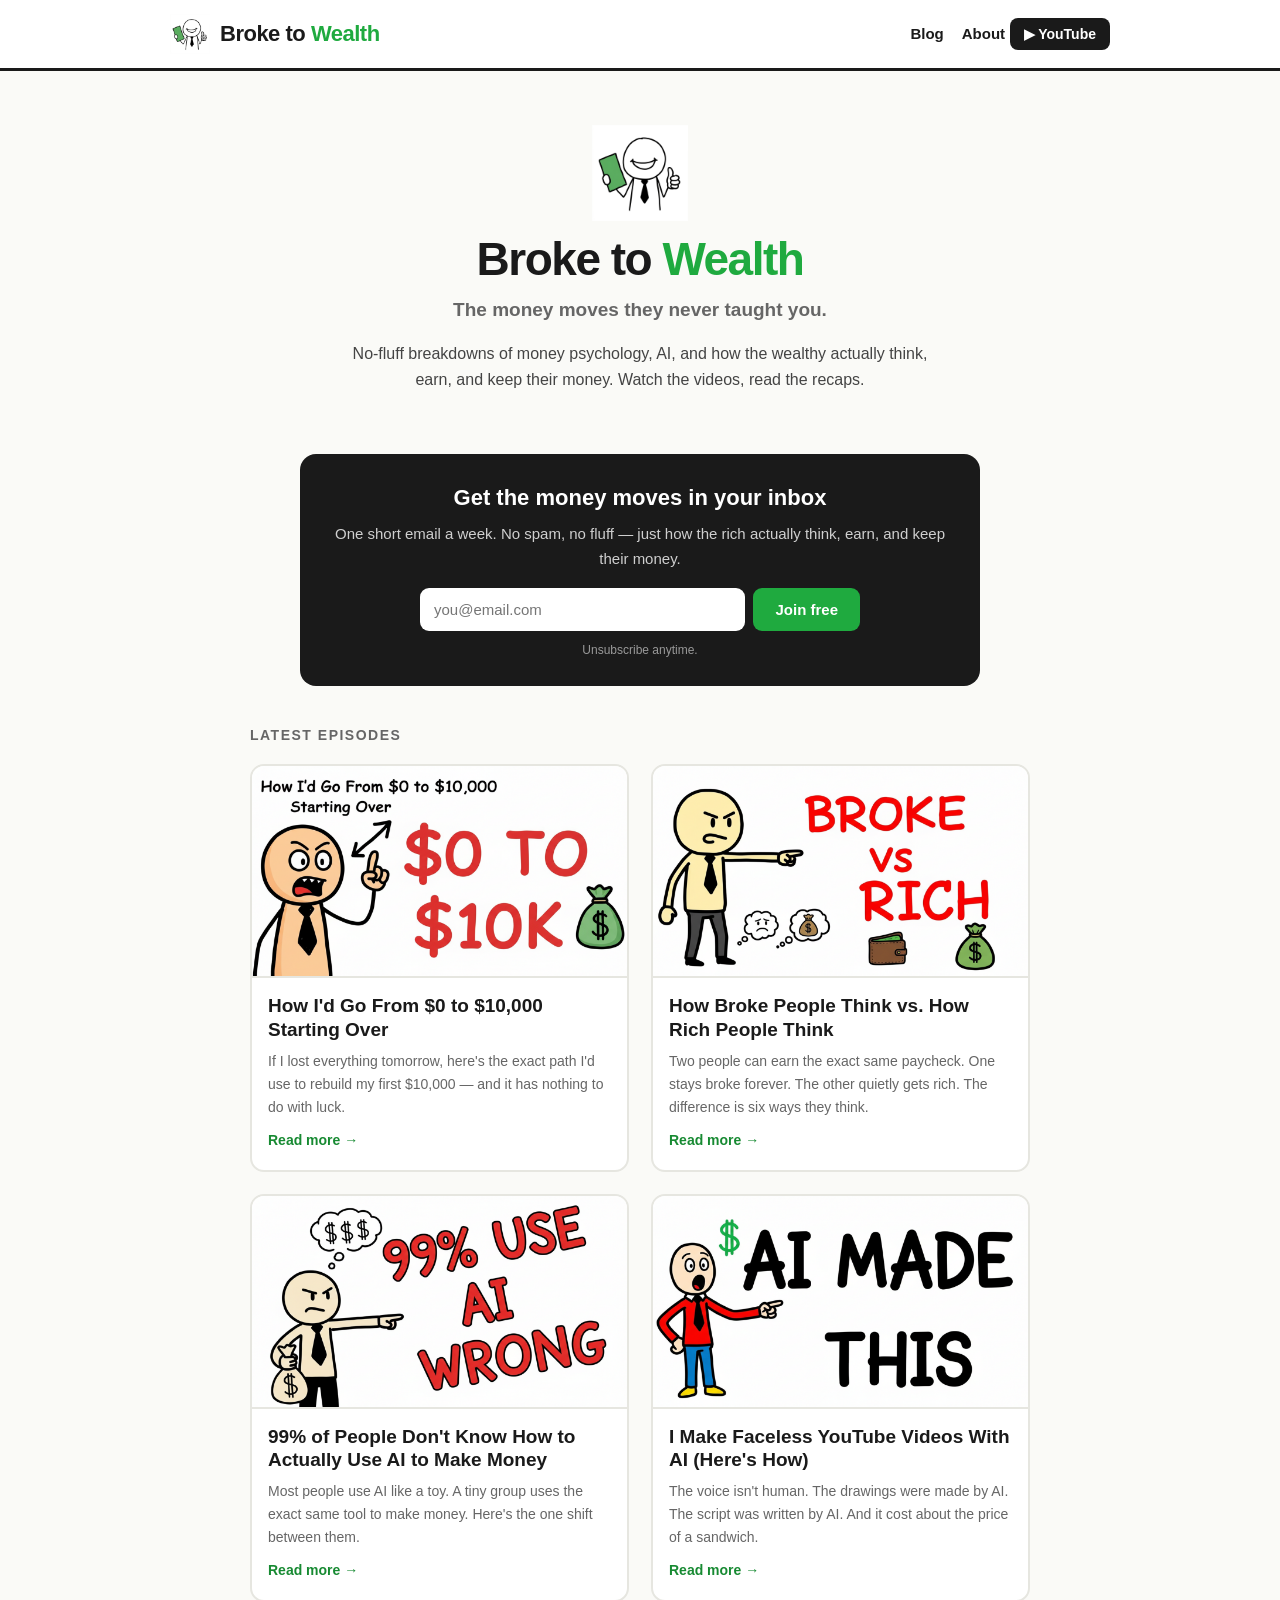
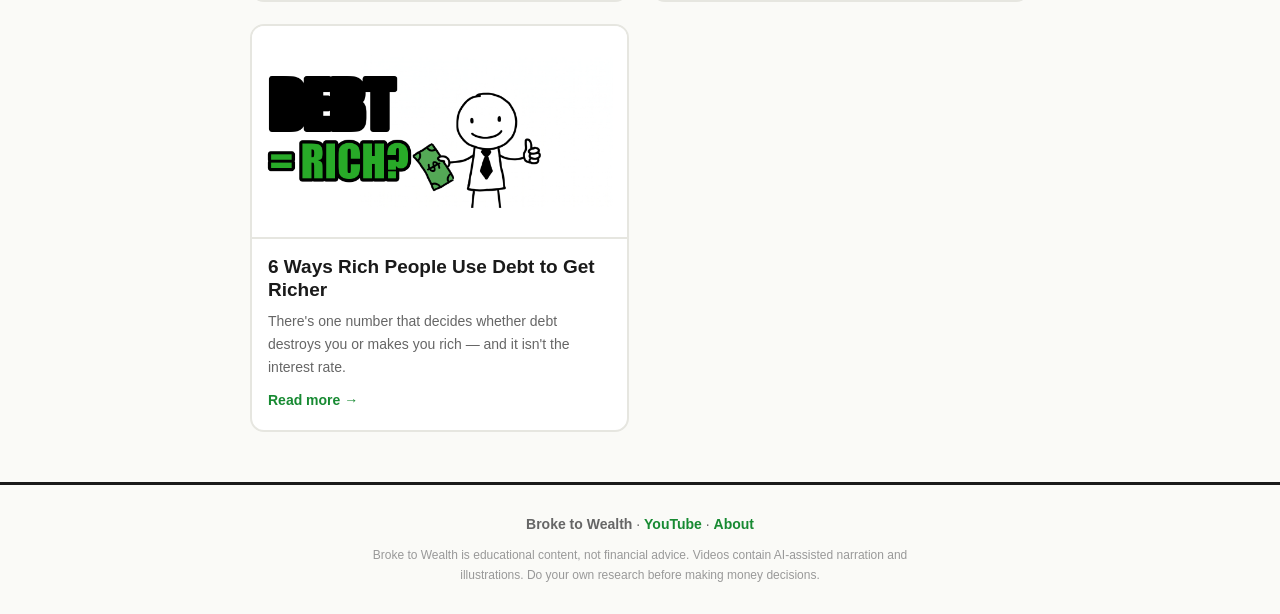
==== website/index.html @ 53293d2c "Initial commit: Broke to Wealth project structure Pipeline for faceless finance YouTube videos: docs" ====
<!doctype html><html lang="en"><head>
<meta charset="utf-8"><meta name="viewport" content="width=device-width,initial-scale=1">
<title>Broke to Wealth — How the rich actually think, earn & keep money</title>
<meta name="description" content="Short, no-fluff breakdowns of money psychology, AI, and wealth. New videos every week.">
<link rel="stylesheet" href="style.css">
</head><body>
<header class="site"><div class="nav">
<a class="brand" href="index.html"><img src="img/logo.png" alt="Broke to Wealth"><span><span class="b">Broke to</span> <span class="k">Wealth</span></span></a>
<nav><a class="navlink" href="index.html">Blog</a><a class="navlink" href="about.html">About</a>
<a class="yt" href="https://www.youtube.com/@broke-to-wealth" target="_blank" rel="noopener">▶ YouTube</a></nav>
</div></header><div class="hero"><img src="img/logo.png" alt="Broke to Wealth">
<h1>Broke to <span class="k">Wealth</span></h1>
<p class="tag">The money moves they never taught you.</p>
<p class="intro">No-fluff breakdowns of money psychology, AI, and how the wealthy actually think, earn, and keep their money. Watch the videos, read the recaps.</p></div>
<div class="wrap"><div class="news">
<h3>Get the money moves in your inbox</h3>
<p>One short email a week. No spam, no fluff — just how the rich actually think, earn, and keep their money.</p>
<form action="#" method="post" onsubmit="alert('Connect this form to your newsletter tool (Beehiiv / Mailchimp).');return false;">
<input type="email" placeholder="you@email.com" required>
<button type="submit">Join free</button>
</form>
<small>Unsubscribe anytime.</small></div>
<div class="section-title">Latest episodes</div>
<div class="grid"><a class="card" href="posts/how-id-go-from-0-to-10000.html">
<img src="img/zero-to-10k.png" alt="How I'd Go From $0 to $10,000 Starting Over">
<div class="body"><h3>How I'd Go From $0 to $10,000 Starting Over</h3><p>If I lost everything tomorrow, here's the exact path I'd use to rebuild my first $10,000 — and it has nothing to do with luck.</p>
<span class="more">Read more →</span></div></a>
<a class="card" href="posts/how-broke-people-think-vs-rich-people.html">
<img src="img/broke-vs-rich.png" alt="How Broke People Think vs. How Rich People Think">
<div class="body"><h3>How Broke People Think vs. How Rich People Think</h3><p>Two people can earn the exact same paycheck. One stays broke forever. The other quietly gets rich. The difference is six ways they think.</p>
<span class="more">Read more →</span></div></a>
<a class="card" href="posts/how-to-actually-use-ai-to-make-money.html">
<img src="img/ai-money-99.png" alt="99% of People Don't Know How to Actually Use AI to Make Money">
<div class="body"><h3>99% of People Don't Know How to Actually Use AI to Make Money</h3><p>Most people use AI like a toy. A tiny group uses the exact same tool to make money. Here's the one shift between them.</p>
<span class="more">Read more →</span></div></a>
<a class="card" href="posts/i-make-faceless-youtube-videos-with-ai.html">
<img src="img/made-by-ai.png" alt="I Make Faceless YouTube Videos With AI (Here's How)">
<div class="body"><h3>I Make Faceless YouTube Videos With AI (Here's How)</h3><p>The voice isn't human. The drawings were made by AI. The script was written by AI. And it cost about the price of a sandwich.</p>
<span class="more">Read more →</span></div></a>
<a class="card" href="posts/6-ways-rich-people-use-debt.html">
<img src="img/debt-one-number.png" alt="6 Ways Rich People Use Debt to Get Richer">
<div class="body"><h3>6 Ways Rich People Use Debt to Get Richer</h3><p>There's one number that decides whether debt destroys you or makes you rich — and it isn't the interest rate.</p>
<span class="more">Read more →</span></div></a>
</div></div><footer class="site"><div class="wrap">
<p><b>Broke to Wealth</b> · <a href="https://www.youtube.com/@broke-to-wealth" target="_blank" rel="noopener">YouTube</a> · <a href="about.html">About</a></p>
<p class="disc">Broke to Wealth is educational content, not financial advice. Videos contain AI-assisted narration and illustrations. Do your own research before making money decisions.</p>
</div></footer></body></html>
---- website/style.css ----
:root{
  --green:#1faa3f; --green-d:#178a32; --ink:#1a1a1a; --bg:#fafaf7;
  --muted:#666; --line:#e6e6e0; --card:#ffffff;
}
*{box-sizing:border-box;margin:0;padding:0}
html{scroll-behavior:smooth}
body{
  font-family:-apple-system,BlinkMacSystemFont,"Segoe UI",Roboto,Helvetica,Arial,sans-serif;
  color:var(--ink);background:var(--bg);line-height:1.65;-webkit-font-smoothing:antialiased;
}
a{color:var(--green-d);text-decoration:none}
a:hover{text-decoration:underline}
.wrap{max-width:820px;margin:0 auto;padding:0 20px}

/* Header */
header.site{border-bottom:3px solid var(--ink);background:#fff;position:sticky;top:0;z-index:10}
.nav{display:flex;align-items:center;justify-content:space-between;padding:14px 20px;max-width:980px;margin:0 auto}
.brand{display:flex;align-items:center;gap:10px;font-weight:900;font-size:22px;letter-spacing:-.5px;color:var(--ink)}
.brand img{width:40px;height:40px}
.brand .b{color:var(--ink)} .brand .k{color:var(--green)}
.nav a.navlink{color:var(--ink);font-weight:700;margin-left:18px;font-size:15px}
.yt{background:var(--ink);color:#fff !important;padding:8px 14px;border-radius:8px;font-weight:800;font-size:14px}
.yt:hover{background:var(--green);text-decoration:none}

/* Hero */
.hero{text-align:center;padding:54px 20px 30px}
.hero img{width:96px;height:96px;margin-bottom:6px}
.hero h1{font-size:46px;font-weight:900;letter-spacing:-1.5px;line-height:1.05}
.hero h1 .k{color:var(--green)}
.hero p.tag{font-size:19px;color:var(--muted);margin-top:10px;font-weight:600}
.hero p.intro{max-width:600px;margin:16px auto 0;color:#444}

/* Newsletter */
.news{background:var(--ink);color:#fff;border-radius:16px;padding:26px;margin:30px auto;max-width:680px;text-align:center}
.news h3{font-size:22px;font-weight:900;margin-bottom:6px}
.news p{color:#cfcfcf;font-size:15px;margin-bottom:16px}
.news form{display:flex;gap:8px;max-width:440px;margin:0 auto;flex-wrap:wrap;justify-content:center}
.news input{flex:1;min-width:200px;padding:13px 14px;border:none;border-radius:9px;font-size:15px}
.news button{background:var(--green);color:#fff;border:none;padding:13px 22px;border-radius:9px;font-weight:800;font-size:15px;cursor:pointer}
.news button:hover{background:var(--green-d)}
.news small{display:block;color:#999;margin-top:10px;font-size:12px}

/* Post list */
.section-title{font-size:14px;font-weight:900;text-transform:uppercase;letter-spacing:1.5px;color:var(--muted);margin:38px 0 16px}
.grid{display:grid;grid-template-columns:1fr 1fr;gap:22px}
@media(max-width:680px){.grid{grid-template-columns:1fr}.hero h1{font-size:34px}}
.card{background:var(--card);border:2px solid var(--line);border-radius:14px;overflow:hidden;transition:transform .12s,box-shadow .12s}
.card:hover{transform:translateY(-3px);box-shadow:0 8px 22px rgba(0,0,0,.08);text-decoration:none}
.card img{width:100%;display:block;border-bottom:2px solid var(--line);background:#fff}
.card .body{padding:16px}
.card h3{font-size:19px;font-weight:800;color:var(--ink);line-height:1.25}
.card p{color:var(--muted);font-size:14px;margin-top:8px}
.card .more{color:var(--green-d);font-weight:800;font-size:14px;margin-top:10px;display:inline-block}

/* Post page */
article{padding:38px 0 10px}
article h1{font-size:36px;font-weight:900;letter-spacing:-1px;line-height:1.12}
@media(max-width:680px){article h1{font-size:28px}}
.meta{color:var(--muted);font-size:14px;margin:12px 0 22px;font-weight:600}
.embed{position:relative;padding-bottom:56.25%;height:0;border-radius:14px;overflow:hidden;border:2px solid var(--ink);margin:8px 0 26px;background:#000}
.embed iframe{position:absolute;top:0;left:0;width:100%;height:100%;border:0}
.poster{display:block;position:relative}
.poster img{width:100%;display:block}
.poster .play{position:absolute;inset:0;display:flex;align-items:center;justify-content:center;background:rgba(0,0,0,.25)}
.poster .play span{background:var(--green);color:#fff;font-weight:900;padding:12px 22px;border-radius:30px;font-size:16px}
article h2{font-size:24px;font-weight:900;margin:28px 0 10px;letter-spacing:-.4px}
article p{margin:14px 0;font-size:17px}
article ul{margin:14px 0 14px 22px}
article li{margin:8px 0;font-size:17px}
.cta{background:#fff;border:2px solid var(--ink);border-radius:14px;padding:22px;text-align:center;margin:30px 0}
.cta h3{font-size:20px;font-weight:900}.cta p{margin:6px 0 14px;color:var(--muted)}
.btn{display:inline-block;background:var(--ink);color:#fff !important;padding:12px 24px;border-radius:9px;font-weight:800}
.btn:hover{background:var(--green);text-decoration:none}
.backlinks{display:flex;justify-content:space-between;margin:30px 0;font-weight:700;font-size:15px}
.disclaimer{background:#fff8e6;border:1px solid #f0d98a;border-radius:10px;padding:12px 16px;font-size:14px;color:#7a5d00;margin:20px 0}

/* Footer */
footer.site{border-top:3px solid var(--ink);margin-top:50px;padding:28px 20px;text-align:center;color:var(--muted);font-size:14px}
footer.site a{font-weight:700}
footer.site .disc{font-size:12px;color:#999;margin-top:10px;max-width:560px;margin-left:auto;margin-right:auto}
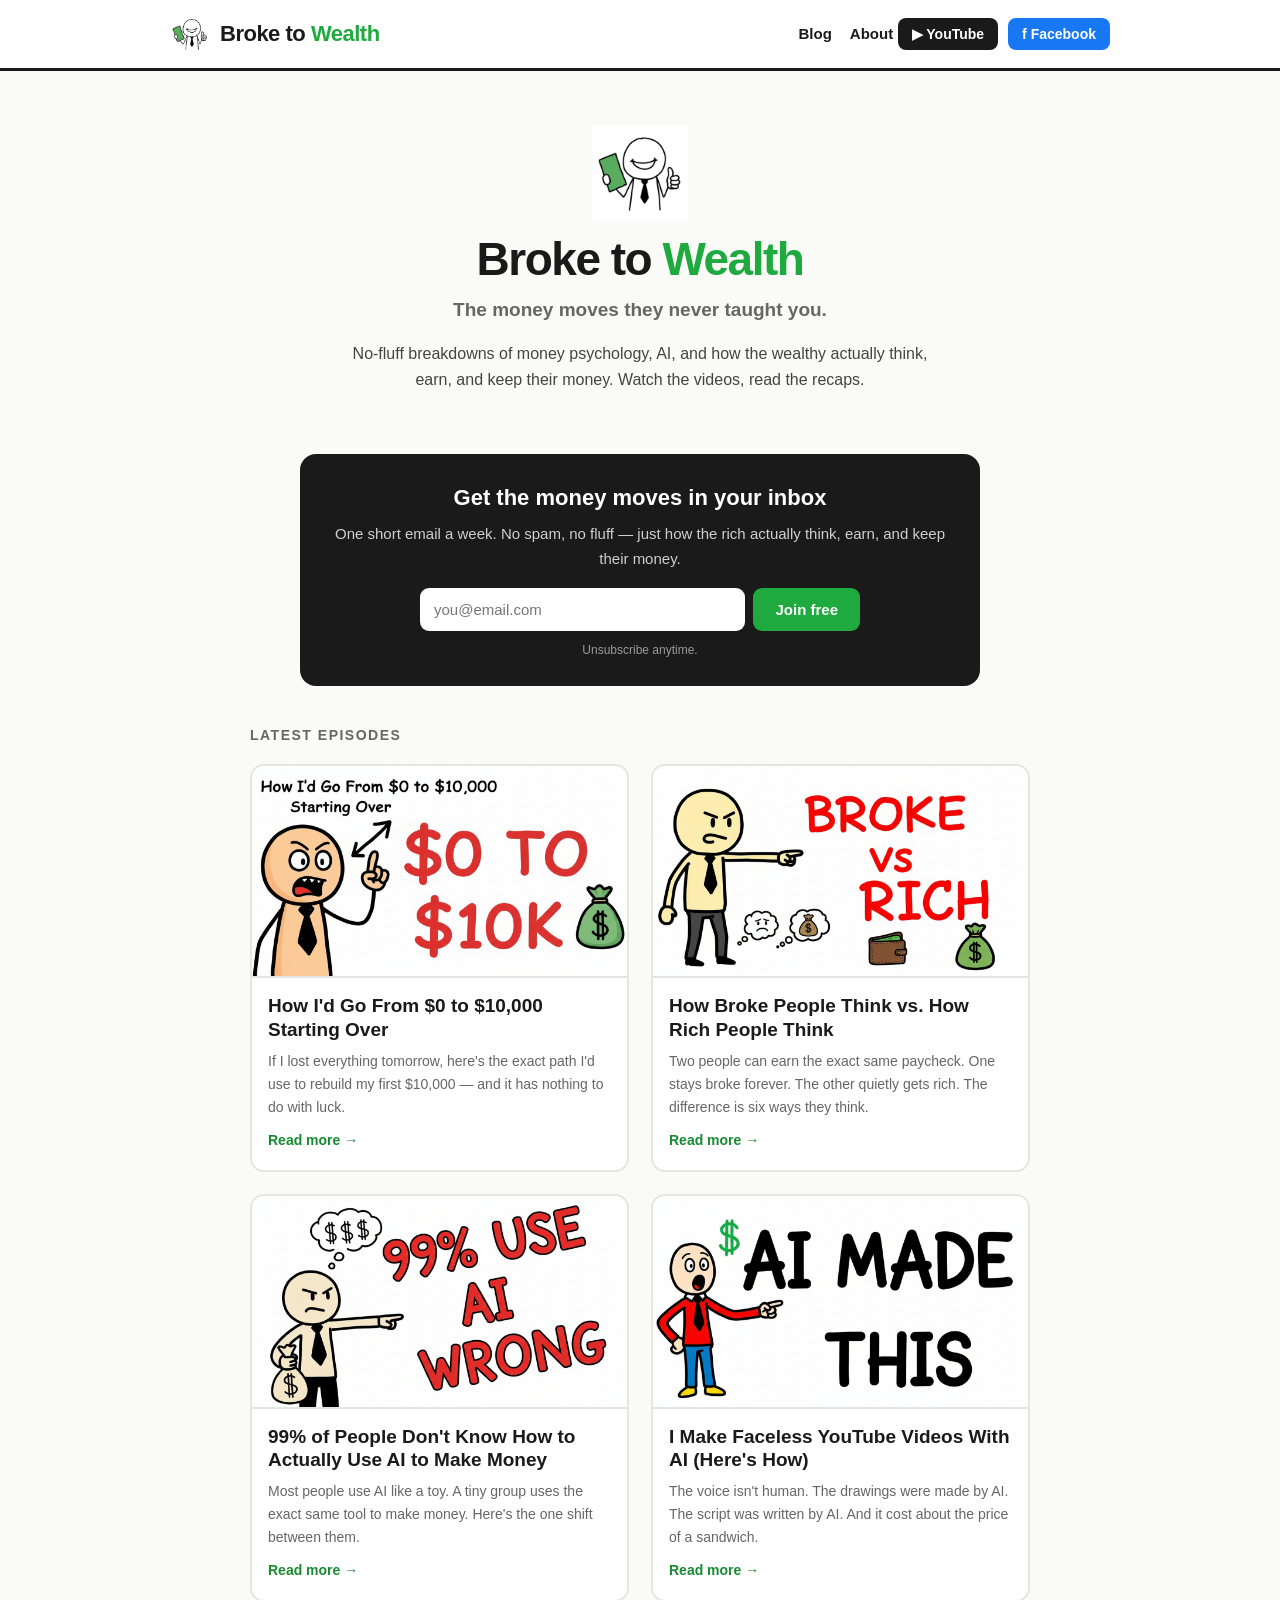
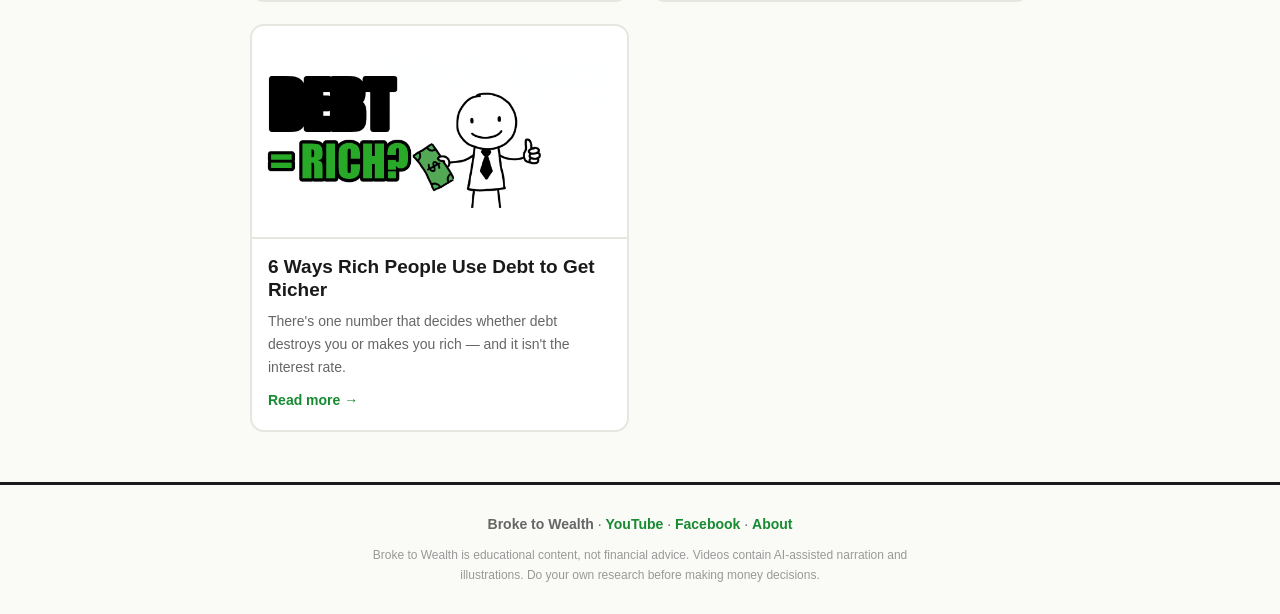
==== commit d5db821f: "Add Facebook link to site nav + footer facebook.com/broke.to.wealth as a blue chip beside the YouTub" ====
--- a/website/index.html
+++ b/website/index.html
@@ -7,7 +7,7 @@
 <header class="site"><div class="nav">
 <a class="brand" href="index.html"><img src="img/logo.png" alt="Broke to Wealth"><span><span class="b">Broke to</span> <span class="k">Wealth</span></span></a>
 <nav><a class="navlink" href="index.html">Blog</a><a class="navlink" href="about.html">About</a>
-<a class="yt" href="https://www.youtube.com/@broke-to-wealth" target="_blank" rel="noopener">▶ YouTube</a></nav>
+<a class="yt" href="https://www.youtube.com/@broke-to-wealth" target="_blank" rel="noopener">▶ YouTube</a><a class="fb" href="https://www.facebook.com/broke.to.wealth" target="_blank" rel="noopener">f Facebook</a></nav>
 </div></header><div class="hero"><img src="img/logo.png" alt="Broke to Wealth">
 <h1>Broke to <span class="k">Wealth</span></h1>
 <p class="tag">The money moves they never taught you.</p>
@@ -42,6 +42,6 @@
 <div class="body"><h3>6 Ways Rich People Use Debt to Get Richer</h3><p>There's one number that decides whether debt destroys you or makes you rich — and it isn't the interest rate.</p>
 <span class="more">Read more →</span></div></a>
 </div></div><footer class="site"><div class="wrap">
-<p><b>Broke to Wealth</b> · <a href="https://www.youtube.com/@broke-to-wealth" target="_blank" rel="noopener">YouTube</a> · <a href="about.html">About</a></p>
+<p><b>Broke to Wealth</b> · <a href="https://www.youtube.com/@broke-to-wealth" target="_blank" rel="noopener">YouTube</a> · <a href="https://www.facebook.com/broke.to.wealth" target="_blank" rel="noopener">Facebook</a> · <a href="about.html">About</a></p>
 <p class="disc">Broke to Wealth is educational content, not financial advice. Videos contain AI-assisted narration and illustrations. Do your own research before making money decisions.</p>
 </div></footer></body></html>
--- a/website/style.css
+++ b/website/style.css
@@ -21,6 +21,8 @@
 .nav a.navlink{color:var(--ink);font-weight:700;margin-left:18px;font-size:15px}
 .yt{background:var(--ink);color:#fff !important;padding:8px 14px;border-radius:8px;font-weight:800;font-size:14px}
 .yt:hover{background:var(--green);text-decoration:none}
+.fb{background:#1877F2;color:#fff !important;padding:8px 14px;border-radius:8px;font-weight:800;font-size:14px;margin-left:10px}
+.fb:hover{background:#0e5fcc;text-decoration:none}
 
 /* Hero */
 .hero{text-align:center;padding:54px 20px 30px}
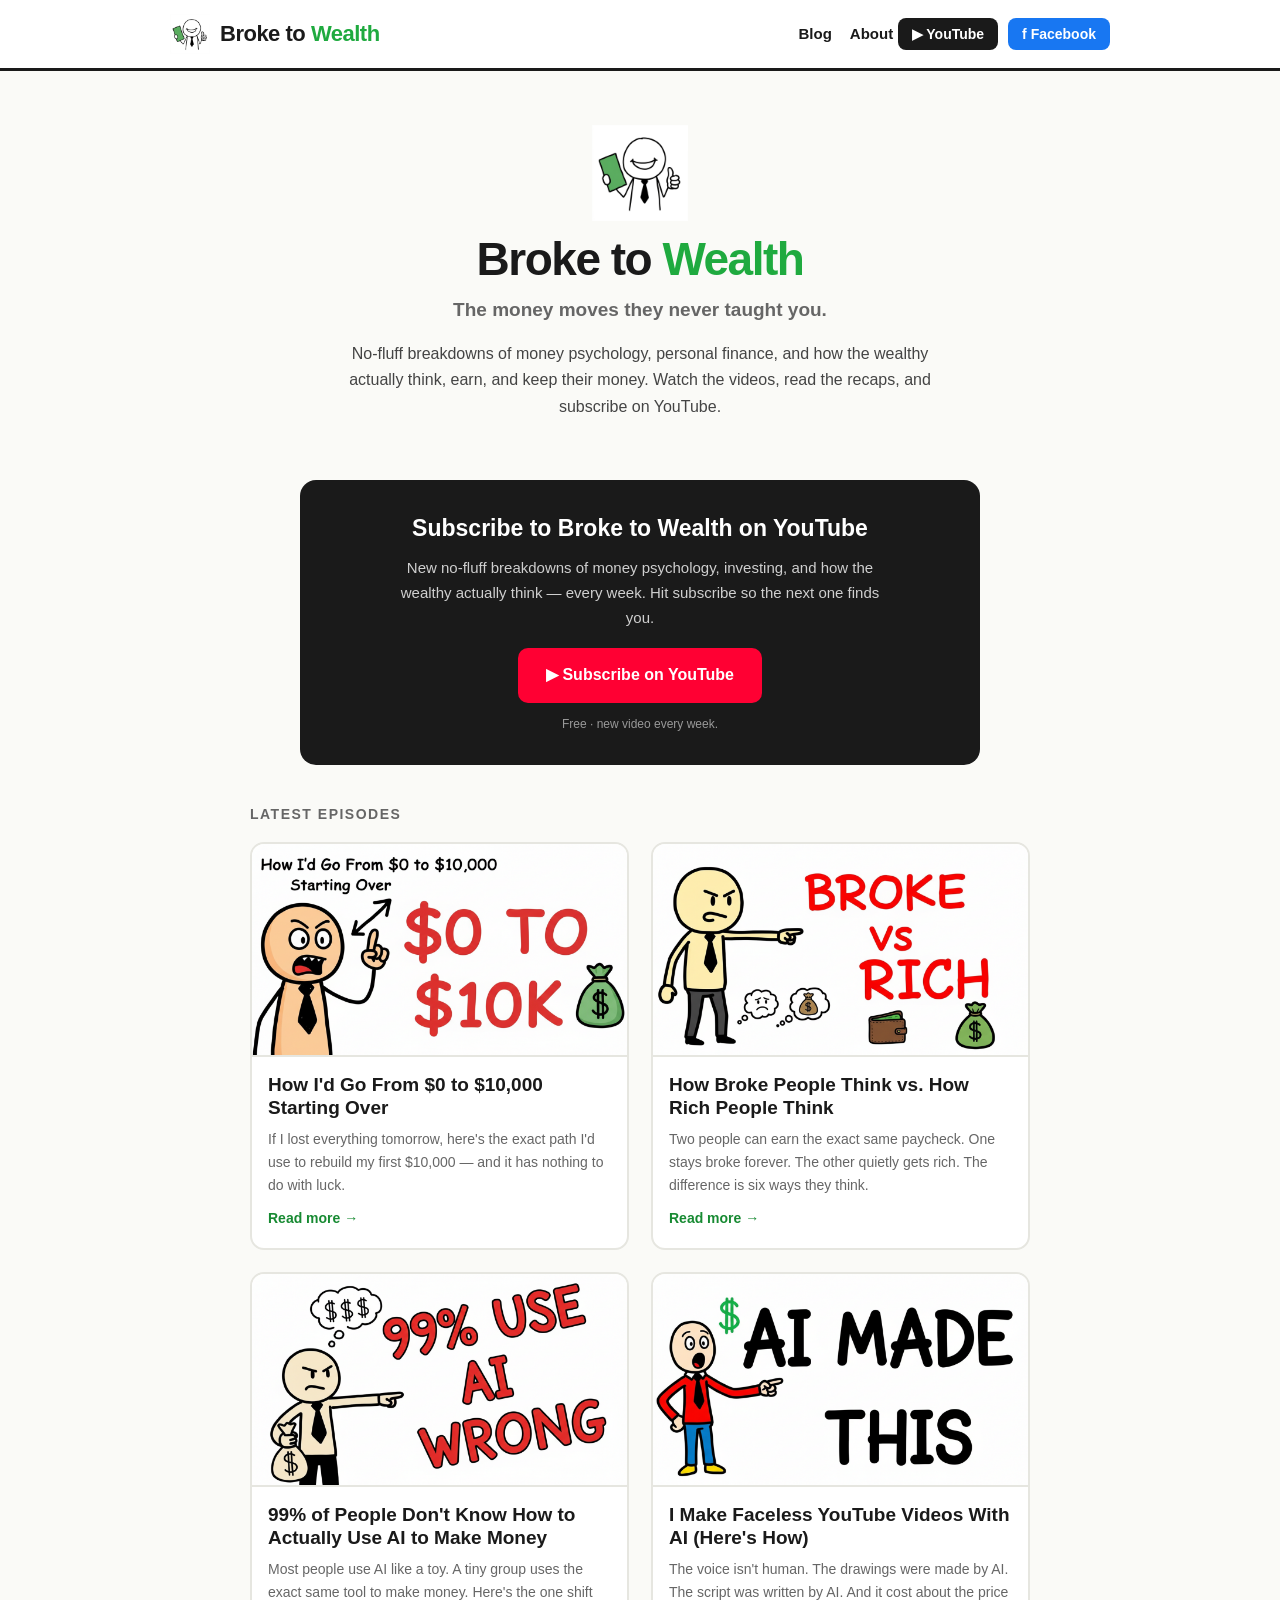
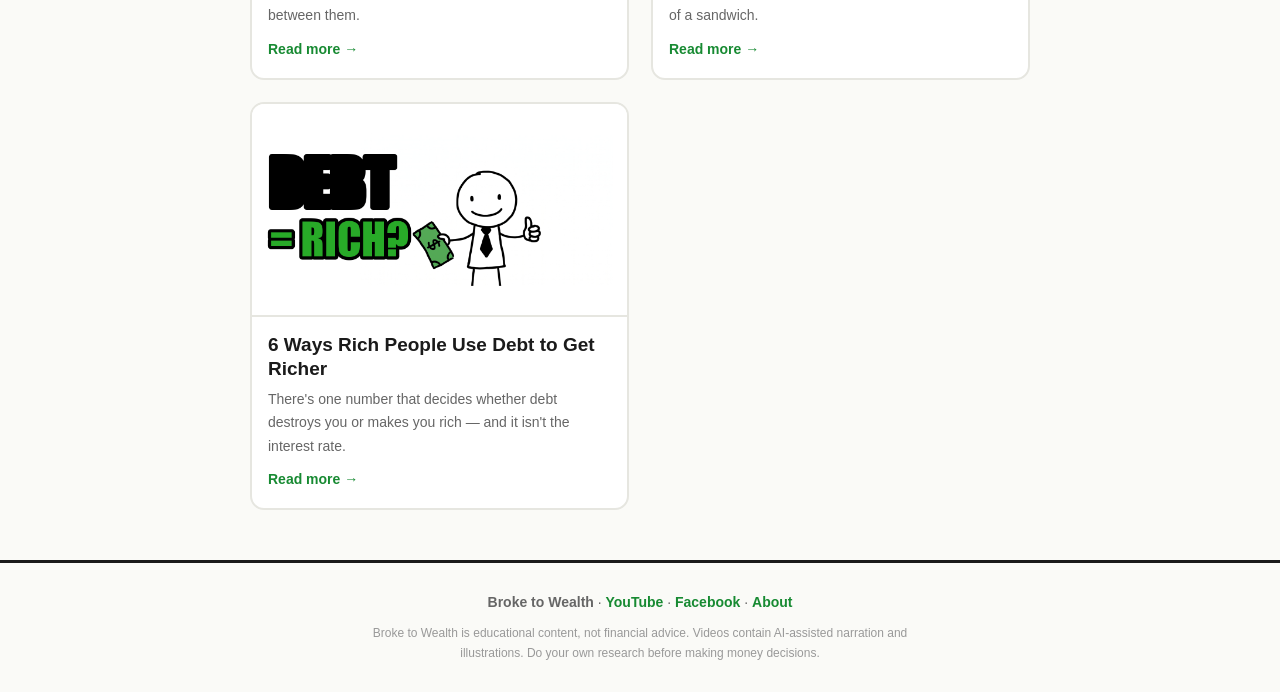
==== commit 5b71fb77: "SEO overhaul + switch email signup to YouTube subscribe - Replace newsletter/email signup with a You" ====
--- a/website/index.html
+++ b/website/index.html
@@ -1,25 +1,41 @@
 <!doctype html><html lang="en"><head>
-<meta charset="utf-8"><meta name="viewport" content="width=device-width,initial-scale=1">
-<title>Broke to Wealth — How the rich actually think, earn & keep money</title>
-<meta name="description" content="Short, no-fluff breakdowns of money psychology, AI, and wealth. New videos every week.">
+<meta charset="utf-8">
+<meta name="viewport" content="width=device-width,initial-scale=1">
+<title>Broke to Wealth — Money Psychology &amp; Wealth-Building Habits</title>
+<meta name="description" content="No-fluff breakdowns of money psychology, personal finance, and how the rich think, earn, and keep their money. New videos every week on YouTube.">
+<link rel="canonical" href="https://broke-to-wealth.onlinemarketing.nu/">
+<meta name="robots" content="index,follow,max-image-preview:large">
+<meta name="theme-color" content="#1faa3f">
+<link rel="icon" type="image/png" href="img/logo.png">
+<link rel="apple-touch-icon" href="img/logo.png">
+<meta property="og:type" content="website">
+<meta property="og:site_name" content="Broke to Wealth">
+<meta property="og:title" content="Broke to Wealth — Money Psychology &amp; Wealth-Building Habits">
+<meta property="og:description" content="No-fluff breakdowns of money psychology, personal finance, and how the rich think, earn, and keep their money. New videos every week on YouTube.">
+<meta property="og:url" content="https://broke-to-wealth.onlinemarketing.nu/">
+<meta property="og:image" content="https://broke-to-wealth.onlinemarketing.nu/img/logo.png">
+<meta property="og:locale" content="en_US">
+<meta name="twitter:card" content="summary_large_image">
+<meta name="twitter:title" content="Broke to Wealth — Money Psychology &amp; Wealth-Building Habits">
+<meta name="twitter:description" content="No-fluff breakdowns of money psychology, personal finance, and how the rich think, earn, and keep their money. New videos every week on YouTube.">
+<meta name="twitter:image" content="https://broke-to-wealth.onlinemarketing.nu/img/logo.png">
+<link rel="preconnect" href="https://www.youtube.com">
 <link rel="stylesheet" href="style.css">
+<script type="application/ld+json">{"@context": "https://schema.org", "@graph": [{"@type": "Organization", "@id": "https://broke-to-wealth.onlinemarketing.nu/#org", "name": "Broke to Wealth", "url": "https://broke-to-wealth.onlinemarketing.nu/", "logo": {"@type": "ImageObject", "url": "https://broke-to-wealth.onlinemarketing.nu/img/logo.png"}, "sameAs": ["https://www.youtube.com/@broke-to-wealth", "https://www.facebook.com/broke.to.wealth"]}, {"@type": "WebSite", "@id": "https://broke-to-wealth.onlinemarketing.nu/#website", "name": "Broke to Wealth", "url": "https://broke-to-wealth.onlinemarketing.nu/", "publisher": {"@id": "https://broke-to-wealth.onlinemarketing.nu/#org"}, "inLanguage": "en", "description": "No-fluff breakdowns of money psychology, personal finance, and how the rich think, earn, and keep their money. New videos every week on YouTube."}]}</script>
 </head><body>
 <header class="site"><div class="nav">
 <a class="brand" href="index.html"><img src="img/logo.png" alt="Broke to Wealth"><span><span class="b">Broke to</span> <span class="k">Wealth</span></span></a>
 <nav><a class="navlink" href="index.html">Blog</a><a class="navlink" href="about.html">About</a>
 <a class="yt" href="https://www.youtube.com/@broke-to-wealth" target="_blank" rel="noopener">▶ YouTube</a><a class="fb" href="https://www.facebook.com/broke.to.wealth" target="_blank" rel="noopener">f Facebook</a></nav>
-</div></header><div class="hero"><img src="img/logo.png" alt="Broke to Wealth">
+</div></header><div class="hero"><img src="img/logo.png" alt="Broke to Wealth logo">
 <h1>Broke to <span class="k">Wealth</span></h1>
 <p class="tag">The money moves they never taught you.</p>
-<p class="intro">No-fluff breakdowns of money psychology, AI, and how the wealthy actually think, earn, and keep their money. Watch the videos, read the recaps.</p></div>
-<div class="wrap"><div class="news">
-<h3>Get the money moves in your inbox</h3>
-<p>One short email a week. No spam, no fluff — just how the rich actually think, earn, and keep their money.</p>
-<form action="#" method="post" onsubmit="alert('Connect this form to your newsletter tool (Beehiiv / Mailchimp).');return false;">
-<input type="email" placeholder="you@email.com" required>
-<button type="submit">Join free</button>
-</form>
-<small>Unsubscribe anytime.</small></div>
+<p class="intro">No-fluff breakdowns of money psychology, personal finance, and how the wealthy actually think, earn, and keep their money. Watch the videos, read the recaps, and subscribe on YouTube.</p></div>
+<div class="wrap"><div class="sub">
+<h3>Subscribe to Broke to Wealth on YouTube</h3>
+<p>New no-fluff breakdowns of money psychology, investing, and how the wealthy actually think — every week. Hit subscribe so the next one finds you.</p>
+<a class="btn-yt" href="https://www.youtube.com/@broke-to-wealth?sub_confirmation=1" target="_blank" rel="noopener">▶ Subscribe on YouTube</a>
+<small>Free · new video every week.</small></div>
 <div class="section-title">Latest episodes</div>
 <div class="grid"><a class="card" href="posts/how-id-go-from-0-to-10000.html">
 <img src="img/zero-to-10k.png" alt="How I'd Go From $0 to $10,000 Starting Over">
--- a/website/style.css
+++ b/website/style.css
@@ -32,15 +32,13 @@
 .hero p.tag{font-size:19px;color:var(--muted);margin-top:10px;font-weight:600}
 .hero p.intro{max-width:600px;margin:16px auto 0;color:#444}
 
-/* Newsletter */
-.news{background:var(--ink);color:#fff;border-radius:16px;padding:26px;margin:30px auto;max-width:680px;text-align:center}
-.news h3{font-size:22px;font-weight:900;margin-bottom:6px}
-.news p{color:#cfcfcf;font-size:15px;margin-bottom:16px}
-.news form{display:flex;gap:8px;max-width:440px;margin:0 auto;flex-wrap:wrap;justify-content:center}
-.news input{flex:1;min-width:200px;padding:13px 14px;border:none;border-radius:9px;font-size:15px}
-.news button{background:var(--green);color:#fff;border:none;padding:13px 22px;border-radius:9px;font-weight:800;font-size:15px;cursor:pointer}
-.news button:hover{background:var(--green-d)}
-.news small{display:block;color:#999;margin-top:10px;font-size:12px}
+/* YouTube subscribe CTA */
+.sub{background:var(--ink);color:#fff;border-radius:16px;padding:30px 26px;margin:30px auto;max-width:680px;text-align:center}
+.sub h3{font-size:23px;font-weight:900;margin-bottom:8px}
+.sub p{color:#cfcfcf;font-size:15px;margin-bottom:18px;max-width:480px;margin-left:auto;margin-right:auto}
+.btn-yt{display:inline-block;background:#ff0033;color:#fff !important;padding:14px 28px;border-radius:10px;font-weight:900;font-size:16px}
+.btn-yt:hover{background:#cc0029;text-decoration:none}
+.sub small{display:block;color:#999;margin-top:12px;font-size:12px}
 
 /* Post list */
 .section-title{font-size:14px;font-weight:900;text-transform:uppercase;letter-spacing:1.5px;color:var(--muted);margin:38px 0 16px}
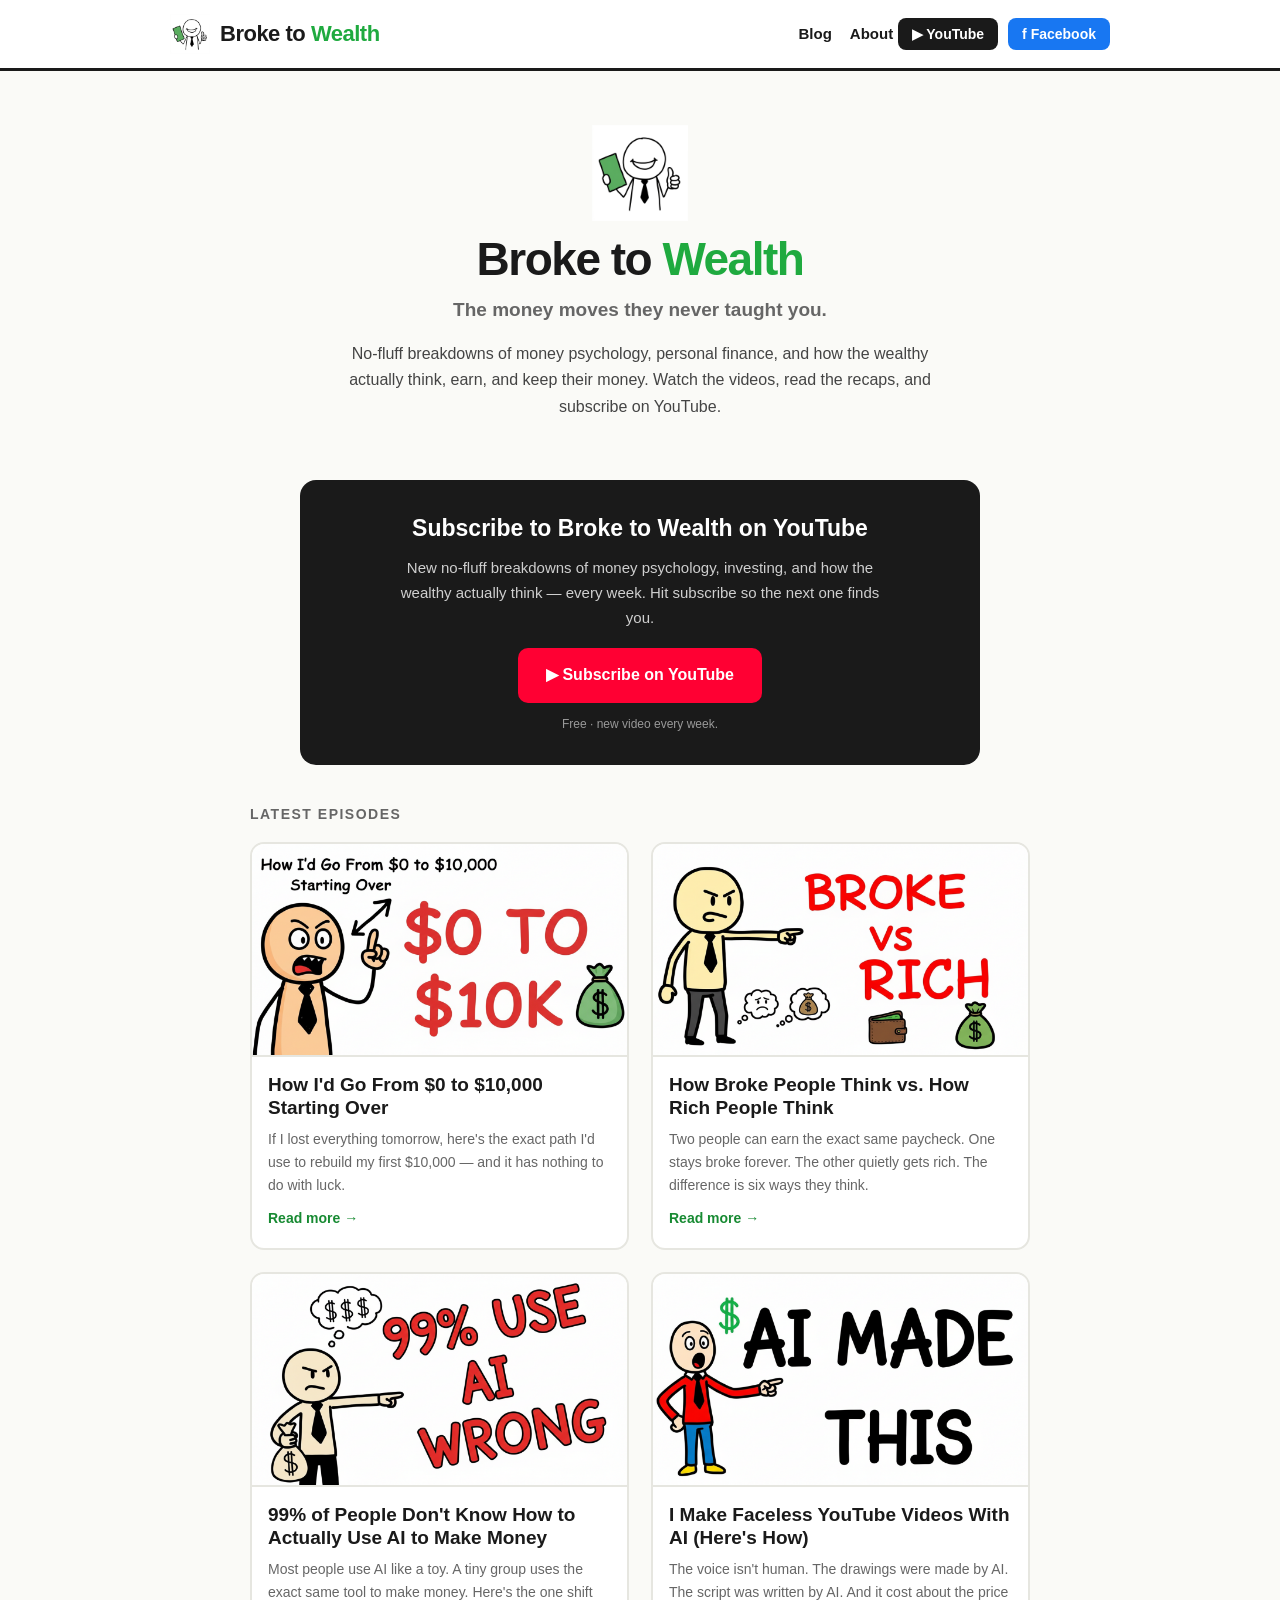
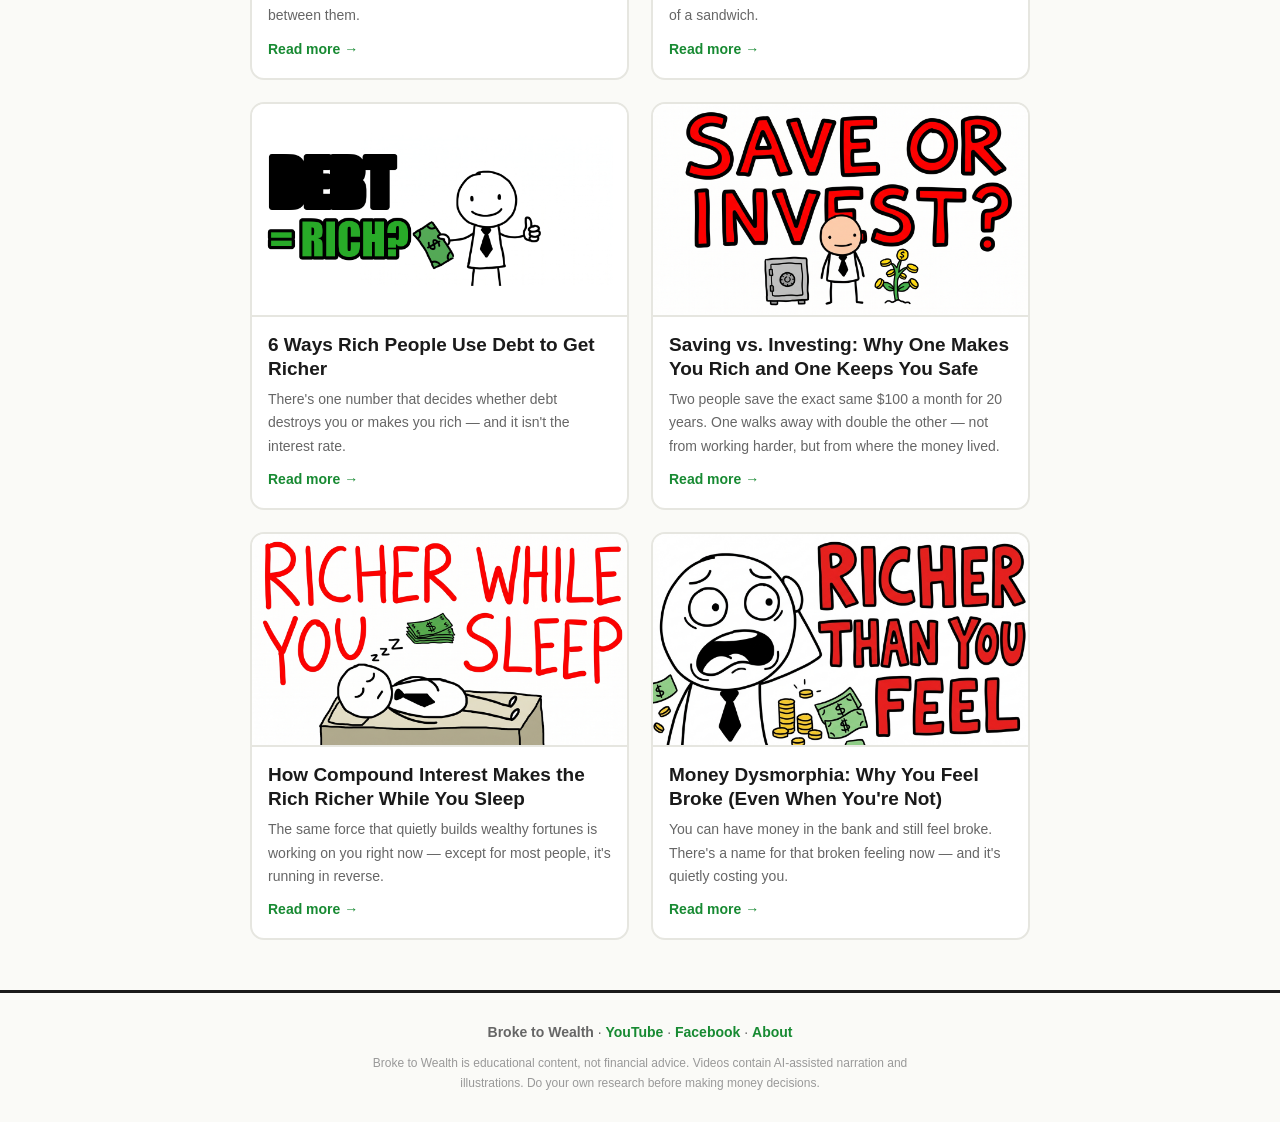
==== commit 5533a1db: "Add all 8 YouTube videos to the website (embeds + SEO pages) Analyserede @broke-to-wealth (8 offentl" ====
--- a/website/index.html
+++ b/website/index.html
@@ -57,6 +57,18 @@
 <img src="img/debt-one-number.png" alt="6 Ways Rich People Use Debt to Get Richer">
 <div class="body"><h3>6 Ways Rich People Use Debt to Get Richer</h3><p>There's one number that decides whether debt destroys you or makes you rich — and it isn't the interest rate.</p>
 <span class="more">Read more →</span></div></a>
+<a class="card" href="posts/saving-vs-investing.html">
+<img src="img/saving-vs-investing.png" alt="Saving vs. Investing: Why One Makes You Rich and One Keeps You Safe">
+<div class="body"><h3>Saving vs. Investing: Why One Makes You Rich and One Keeps You Safe</h3><p>Two people save the exact same $100 a month for 20 years. One walks away with double the other — not from working harder, but from where the money lived.</p>
+<span class="more">Read more →</span></div></a>
+<a class="card" href="posts/how-compound-interest-makes-you-rich.html">
+<img src="img/compound-interest.png" alt="How Compound Interest Makes the Rich Richer While You Sleep">
+<div class="body"><h3>How Compound Interest Makes the Rich Richer While You Sleep</h3><p>The same force that quietly builds wealthy fortunes is working on you right now — except for most people, it's running in reverse.</p>
+<span class="more">Read more →</span></div></a>
+<a class="card" href="posts/money-dysmorphia-why-you-feel-broke.html">
+<img src="img/money-dysmorphia.png" alt="Money Dysmorphia: Why You Feel Broke (Even When You're Not)">
+<div class="body"><h3>Money Dysmorphia: Why You Feel Broke (Even When You're Not)</h3><p>You can have money in the bank and still feel broke. There's a name for that broken feeling now — and it's quietly costing you.</p>
+<span class="more">Read more →</span></div></a>
 </div></div><footer class="site"><div class="wrap">
 <p><b>Broke to Wealth</b> · <a href="https://www.youtube.com/@broke-to-wealth" target="_blank" rel="noopener">YouTube</a> · <a href="https://www.facebook.com/broke.to.wealth" target="_blank" rel="noopener">Facebook</a> · <a href="about.html">About</a></p>
 <p class="disc">Broke to Wealth is educational content, not financial advice. Videos contain AI-assisted narration and illustrations. Do your own research before making money decisions.</p>
